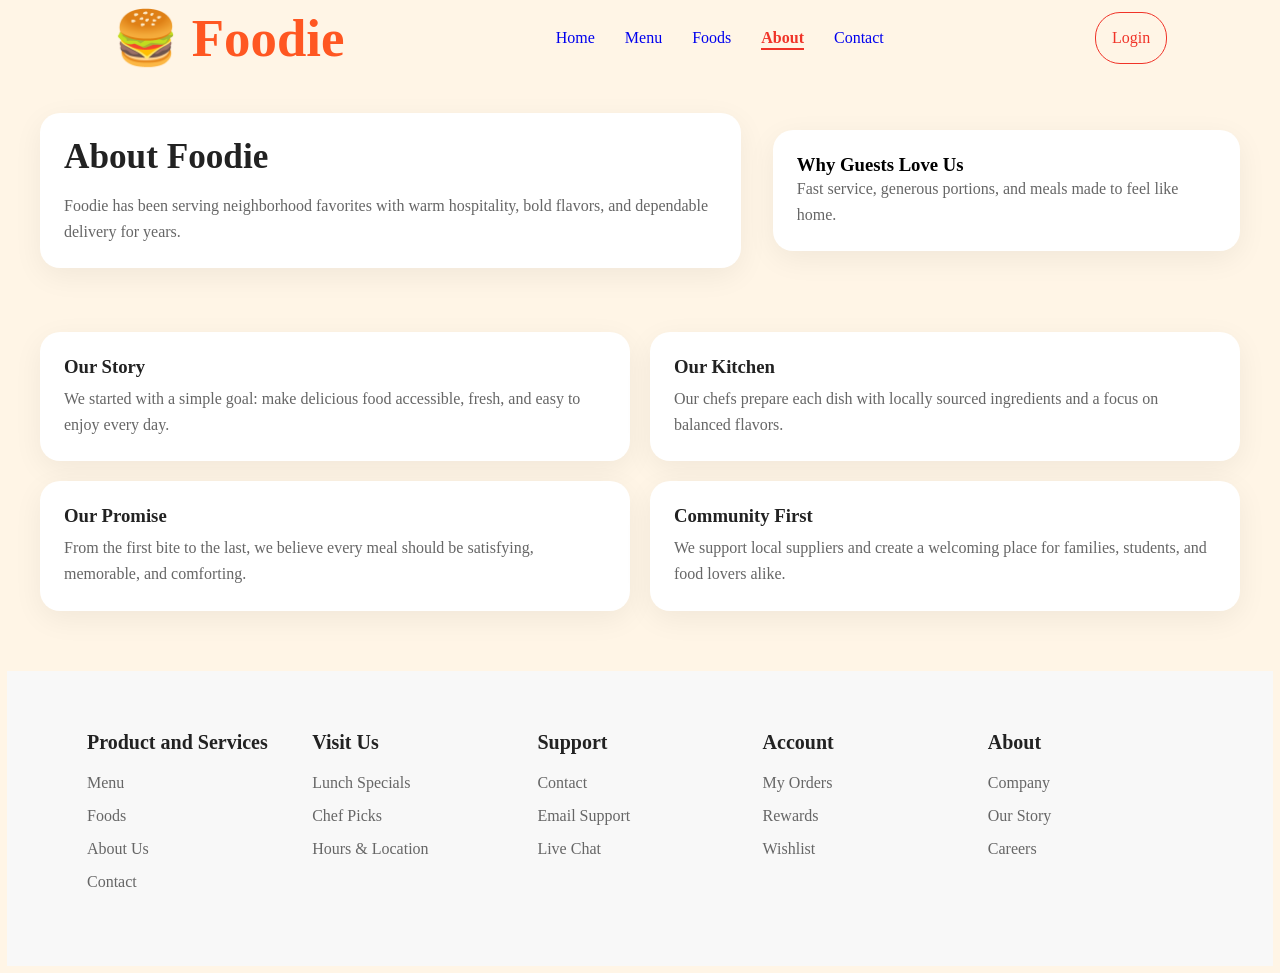
==== pages/about.html @ 9a01e7bd "added the missing pages and header and footer" ====
<!doctype html>
<html lang="en">
  <head>
    <meta charset="UTF-8" />
    <meta name="viewport" content="width=device-width, initial-scale=1.0" />
    <title>About Us | Foodie</title>
    <link rel="stylesheet" href="../styles/style.css" />
  </head>
  <body>
    <div id="site-header"></div>

    <main class="page-shell">
      <section class="page-hero">
        <div class="hero-panel">
          <h1>About Foodie</h1>
          <p>Foodie has been serving neighborhood favorites with warm hospitality, bold flavors, and dependable delivery for years.</p>
        </div>
        <div class="hero-panel">
          <h3>Why Guests Love Us</h3>
          <p>Fast service, generous portions, and meals made to feel like home.</p>
        </div>
      </section>

      <section class="page-grid">
        <article class="info-card">
          <h3>Our Story</h3>
          <p>We started with a simple goal: make delicious food accessible, fresh, and easy to enjoy every day.</p>
        </article>
        <article class="info-card">
          <h3>Our Kitchen</h3>
          <p>Our chefs prepare each dish with locally sourced ingredients and a focus on balanced flavors.</p>
        </article>
        <article class="info-card">
          <h3>Our Promise</h3>
          <p>From the first bite to the last, we believe every meal should be satisfying, memorable, and comforting.</p>
        </article>
        <article class="info-card">
          <h3>Community First</h3>
          <p>We support local suppliers and create a welcoming place for families, students, and food lovers alike.</p>
        </article>
      </section>
    </main>

    <div id="site-footer"></div>
    <script src="../scripts/layout.js"></script>
  </body>
</html>
---- styles/style.css ----
/* import reset.css */
@import "reset.css";
/* import base.css */
@import "base.css";

body {
  background-color: #ff9e0c1a;
  padding: 7px;
}
button {
    cursor: pointer;
}

/* px, %, rem, em, */
.flex {
  display: flex;
}
.space-between {
  justify-content: space-between;
}

.text-white {
  color: #fff;
}
.background-primary {
  background-color: var(--primary-color);
}
.background-white {
  background-color: #fff;
}
.p-8 {
  padding: 16px;
}

.rounded-md {
    border-radius: 25px;
}
.rounded-sm {
    border-radius: 15px;
}

.border {
    border: 1px solid;
}
.border-primary {
    border-color: var(--primary-color);
}
.text-primary {
    color: var(--primary-color);
}

.logo {
  font-size: 3.3em !important;
  font-weight: bold;
  color: #ff5722;
  gap: 8px;
}

.navbar {
  
  justify-content: space-around;
  align-items: center;
  color: black;
}

.nav-links {
  list-style: none;
  gap: 30px;
  text-decoration: none;
  color: black;
}

.font-bold {
  font-weight: bold;
}

.btn {
  background-color: var(--primary-color);
  color: red;
  border: none;
  padding: 12px 32px;
  border-radius: 25px;
  font-weight: 600;
  font-size: 1rem;
  cursor: pointer;
  box-shadow: 0 8px rgba(234, 76, 59, 0.2);
}

.hero {
  
  justify-content: space-between;
  align-items: center;
  min-height: calc(100vh - 180px);
  gap: 40px;
  padding-bottom: 40px;
}

.hero-content {
  flex: 1;
  max-width: 500px;
}

.hero-content h1 {
  font-size: 3em;
  margin-bottom: 20px;
  line-height: 1.2;
  font-weight: 800;
}

.hero-content h1 .highlight {
  background-color: #e27b58;
  color: red;
  padding: 2px 15px;
  border-radius: 150px;
  display: inline-block;
}

.hero-content p {
  font-size: 1rem;
  margin-bottom: 30px;
  color: var(--text-light);
}

.hero-image {
  flex: 1;
  /* position: relative; */
  
  justify-content: center;
  align-items: center;
}

.hero-image > img {
  max-width: 100%;
  height: auto;
  object-fit: contain;
}

.features {
  
  justify-content: space-between;
  align-items: center;
  margin-top: 50px;
}

.container {
  
  justify-content: space-between;
}

.about {
  
  align-items: center;
  justify-content: space-between;
  gap: 50px;
  padding: 40px 0;
}

.about-image {
  flex: 1;
  
  justify-content: center;
  order: 1;
}

.about-image > img {
  width: 70%;
  max-width: 450px;
  object-fit: cover;
  border-radius: 20px;
  height: auto;
}

.about-first {
  flex: 1;
  order: 2;
}
.btn2 {
  color: red;
}
.card-delivery {
  text-align: top;
}

.about-first h2 {
  font-size: 1.5rem;
  margin-bottom: 20px;
  line-height: 1.2;
  font-weight: 500;
  text-align: left;
}

.about-first h3 {
  margin-top: 8px;
  margin-bottom: 10px;
  font-size: 1.2rem;
}

.about-first p {
  font-size: 1rem;
  margin-bottom: 20px;
  color: var(--text-light);
  text-align: left;
}

.Dishes {
  padding: 8px;
  margin-top: 8px;
  text-align: center;
  margin-bottom: 50px;
  font-size: 1.2rem;
  font-weight: 600;
  color: var(--text-light);
}

.dishes-text {
  text-align: center;
  margin-bottom: 50px;
  font-size: 1.2rem;
  font-weight: 600;
  color: var(--text-light);
}

.food-container {
  display: grid;
  justify-content: space-between;
  grid-template-columns: repeat(3, 1fr);
  gap: 20px;
}

.food-card {
  background: #fff;
  
  flex-direction: column;
  align-items: center;
  justify-content: center;
  margin-bottom: 40px;
  padding: 20px;
  transition: all 0.3s ease-in-out;
}

.food-card > img {
  width: 200px;
  height: 200px;
  object-fit: contain;
  margin-bottom: 15px;
  animation: slideIn 1s ease-in-out;
}

@keyframes slideIn {
  0% {
    transform: translateY(100%);
    opacity: 0;
  }
  100% {
    transform: translateY(0);
    opacity: 1;
    to {
      transform: translateY(0);
      opacity: 1;
    }
  }
}

.testimonial {
  
  align-items: center;
  justify-content: space-between;
  gap: 100px;
  margin-top: 50px;
}

.testimonial-image > img {
  width: 70%;
  background-color: orangered;
  object-fit: cover;
  border-radius: 20px;
  height: auto;
  justify-content: left;
}

.footer {
  display: grid;
  justify-content: space-between;
  align-items: flex-start;
  flex-wrap: wrap;
  grid-template-columns: repeat(5, 1fr);
  gap: 20px;
  padding: 60px 80px;
  background: #f8f8f8;
}

.footer-column {
  flex: 1;
  min-width: 180px;
}

.footer-column h5 {
  font-size: 20px;
  font-weight: 700;
  color: #222;
  margin-bottom: 20px;
}

.footer-links {
  list-style: none;
  padding: 0;
  margin: 0;
}

.footer-links li {
  margin-bottom: 15px;
}

.footer-links a {
  text-decoration: none;
  color: #666;
  font-size: 16px;
  transition: 0.3s;
}

.newsletter {
  
  justify-content: space-between;
  align-items: center;
  padding: 40px 50px;
  background: #fff;
  gap: 30px;
}
.newslatter-3 {
  color: red;
  text-decoration: dashed;
}

.newslater-p {
  flex: 1;
}

.newslater-p h3 {
  font-size: 32px;
  font-weight: 300;
  margin-bottom: 10px;
}

.newslater-p p {
  font-size: 16px;
  color: #666;
  line-height: 0.6;
}

.newsletter-form {
  flex: 1;
  
  justify-content: flex-end;
  align-items: center;
  gap: 15px;
}

.newsletter-form input {
  width: 300px;
  padding: 15px;

  outline: none;
  font-size: 10px;
}

.page-shell {
  max-width: 1200px;
  margin: 0 auto;
  padding: 24px 0 60px;
}

.page-hero {
  display: grid;
  grid-template-columns: 1.2fr 0.8fr;
  gap: 32px;
  align-items: center;
  padding: 20px 0 40px;
}

.page-hero h1,
.page-section h2 {
  font-size: 2.2rem;
  margin-bottom: 16px;
  color: #222;
}

.page-hero p,
.page-section p,
.info-card p,
.menu-card p {
  color: #666;
  line-height: 1.6;
}

.page-hero .hero-panel,
.info-card,
.menu-card,
.contact-card {
  background: #fff;
  border-radius: 20px;
  padding: 24px;
  box-shadow: 0 8px 30px rgba(0, 0, 0, 0.06);
}

.page-grid {
  display: grid;
  grid-template-columns: repeat(2, minmax(0, 1fr));
  gap: 20px;
  margin-top: 24px;
}

.menu-grid {
  display: grid;
  grid-template-columns: repeat(3, minmax(0, 1fr));
  gap: 20px;
  margin-top: 24px;
}

.menu-card h3,
.info-card h3 {
  margin-bottom: 8px;
  color: #222;
}

.menu-card strong {
  color: var(--primary-color);
  font-size: 1.1rem;
}

.form-group {
  display: flex;
  flex-direction: column;
  gap: 8px;
  margin-bottom: 16px;
}

.form-group input,
.form-group textarea {
  border: 1px solid #ddd;
  border-radius: 12px;
  padding: 12px 14px;
  font: inherit;
}

.form-group textarea {
  min-height: 120px;
  resize: vertical;
}

.active {
  border-bottom: var(--primary-color) 2px solid;
  color: var(--primary-color);
  padding-bottom: 2px;
}

/* .newsletter-form button {
  padding: 9px 10px;
  border: none;

  color: white;

  cursor: pointer;
  font-size: 10px;
}

.newsletter-form button:hover {
  background: red;
} */

.footer-links a:hover {
  color: #ff7a00;
}

.footer-links button {
  background: #ff7a00;
  color: #fff;
  border: none;
  border-radius: 15px;
  padding: 4px 10px;
  font-size: 12px;
  margin-left: 5px;
  cursor: pointer;
}

.relative {
  position: relative;
}
.flex-column {
  flex-direction: column;
}

.rocket {
    position: absolute;
    top: 0;
    left: 200px;    
}
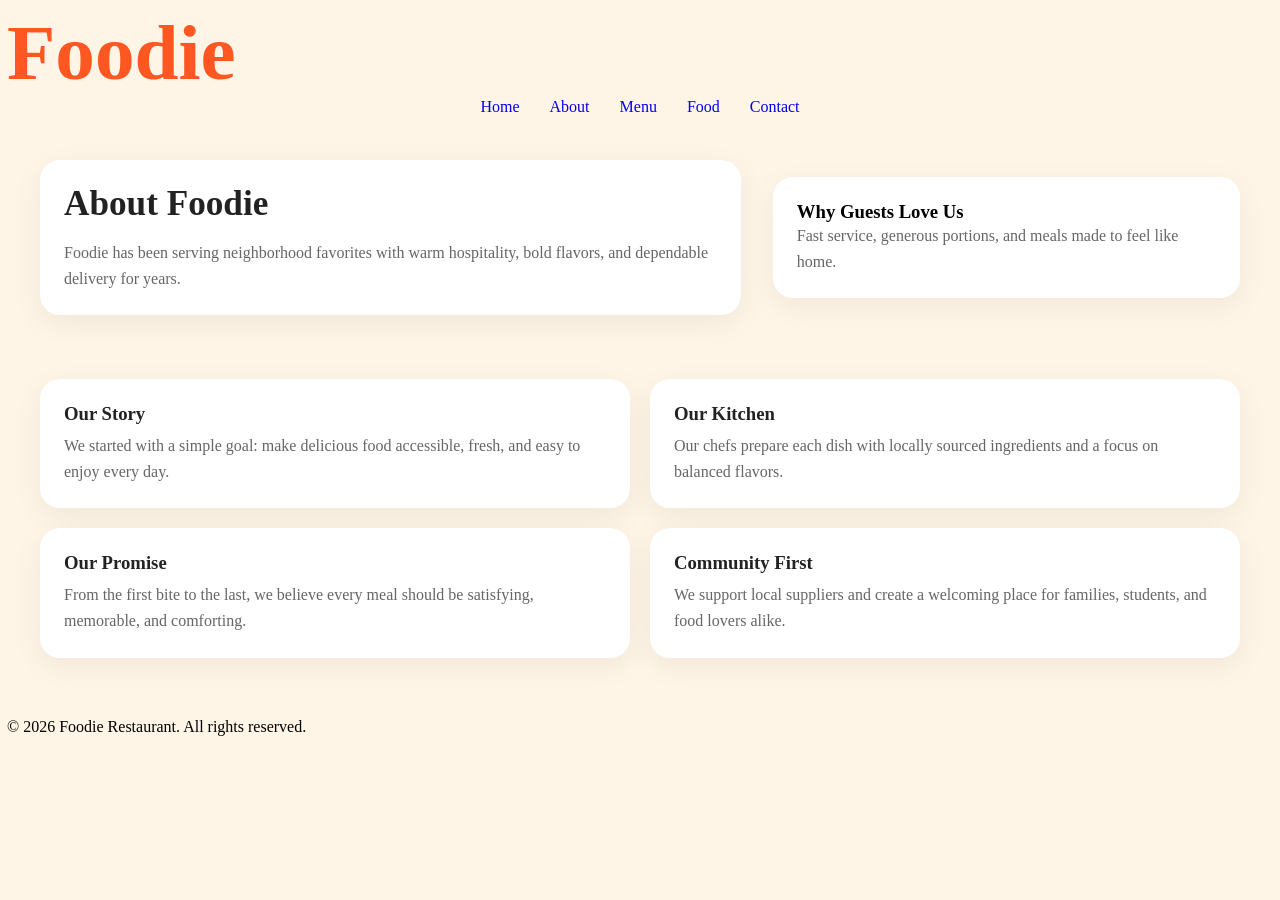
==== commit 3706db5b: "Added the header.js,footer.js and the missing pages" ====
--- a/pages/about.html
+++ b/pages/about.html
@@ -6,7 +6,7 @@
     <title>About Us | Foodie</title>
     <link rel="stylesheet" href="../styles/style.css" />
   </head>
-  <body>
+  <body> 
     <div id="site-header"></div>
 
     <main class="page-shell">
@@ -42,6 +42,8 @@
     </main>
 
     <div id="site-footer"></div>
-    <script src="../scripts/layout.js"></script>
+    <!-- <script src="../scripts/layout.js"></script> -->
+    <script src="../scripts/header.js"></script>
+    <script src="../scripts/Footer.js"></script>
   </body>
 </html>
